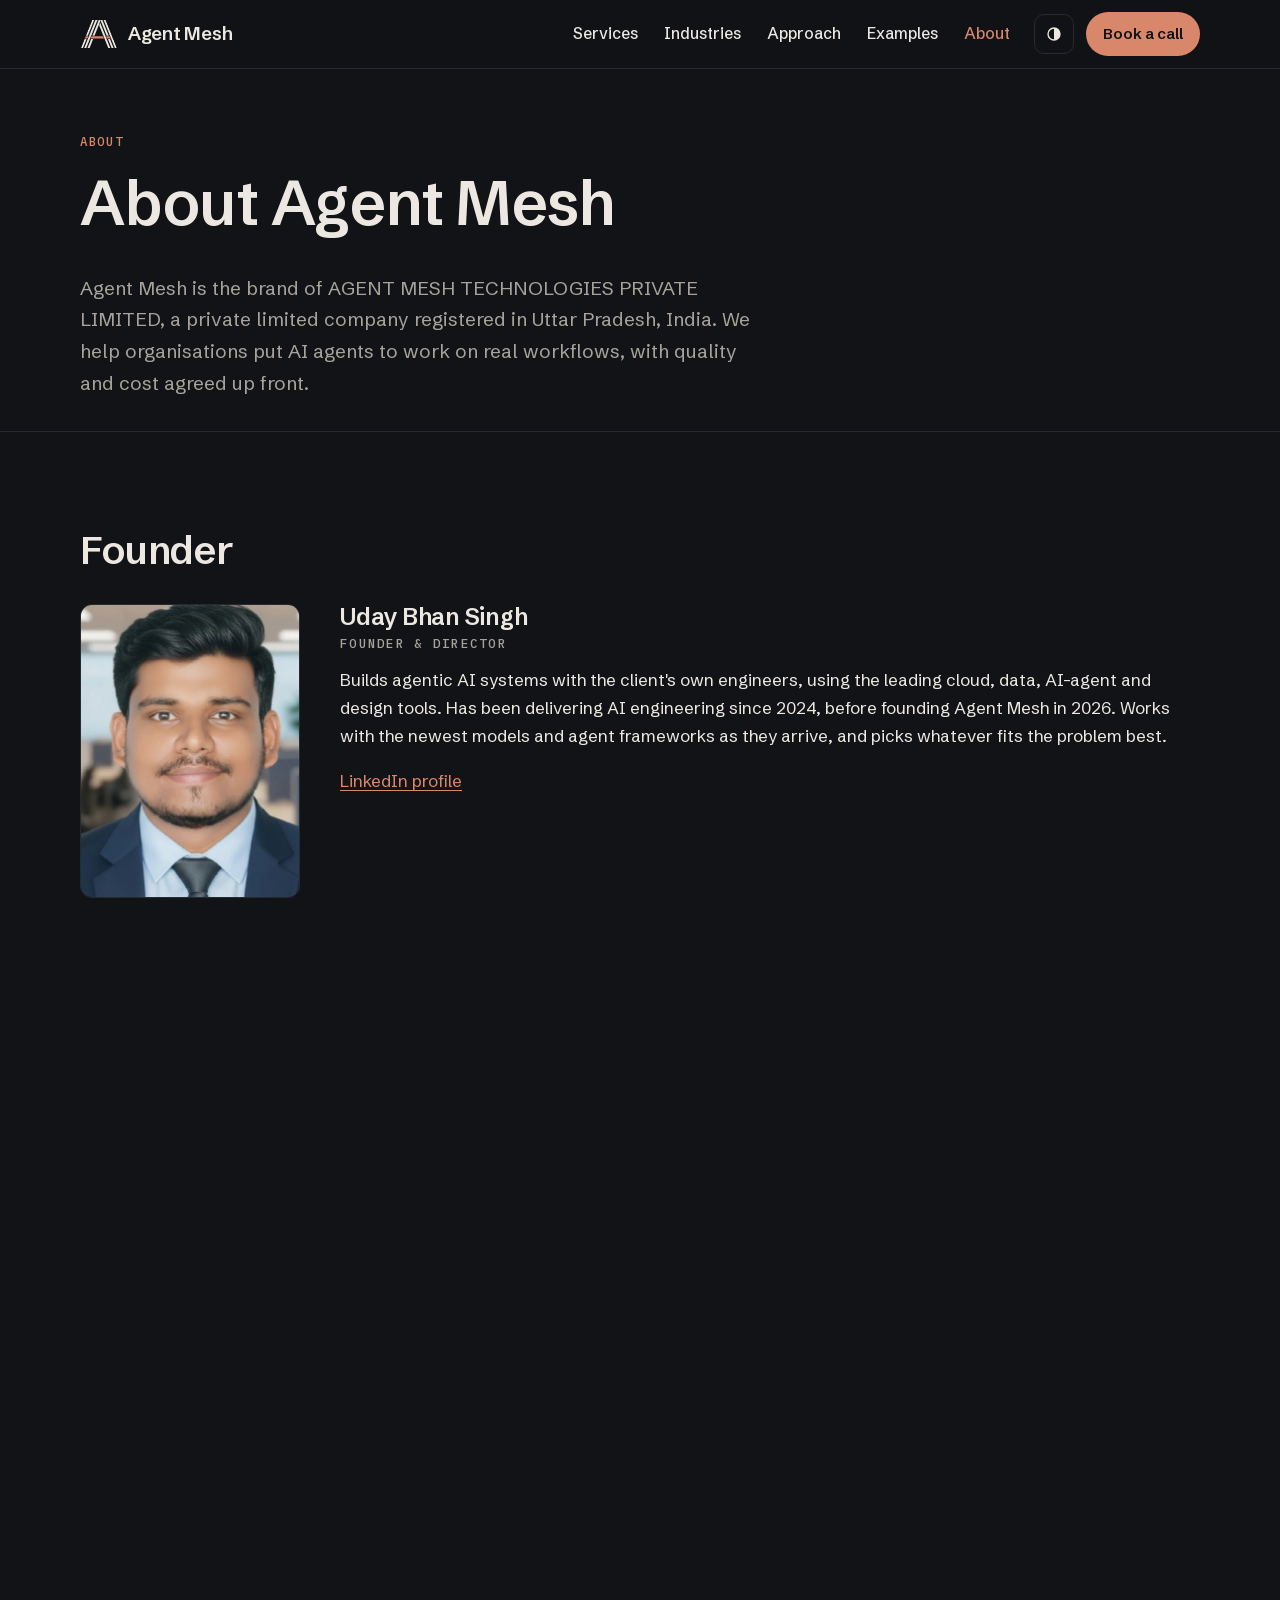
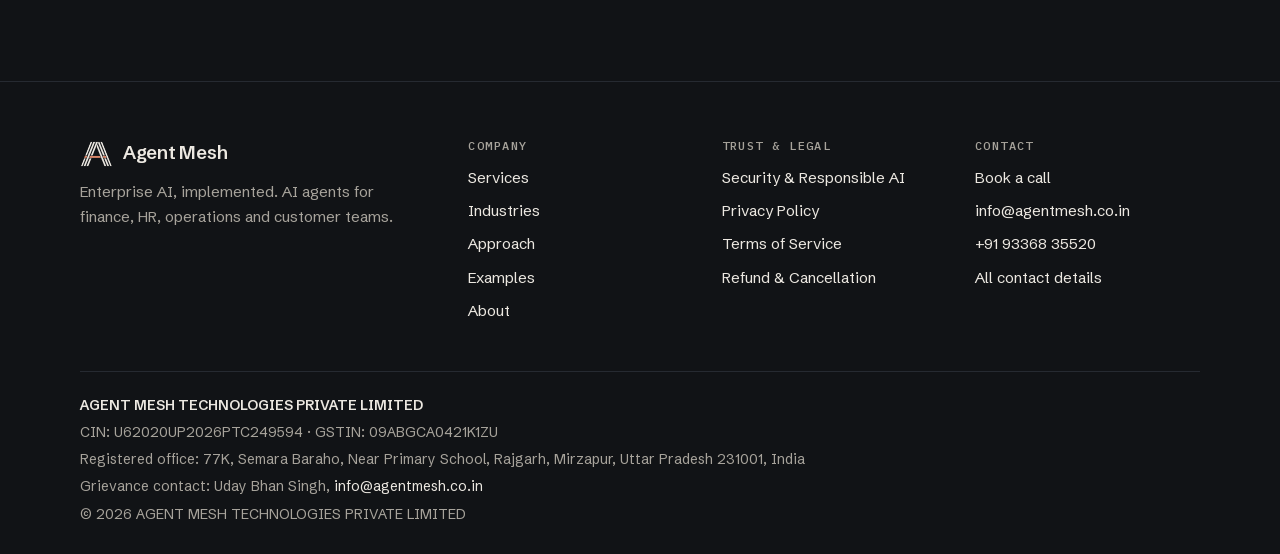
==== about/index.html @ 4c31fabe "Deploy 18fa742 2026-09-25T03:49Z" ====
<!doctype html>
<html lang="en-IN" data-theme="dark">
<head>
  <meta charset="utf-8">
  <meta name="viewport" content="width=device-width, initial-scale=1">
  <meta http-equiv="Content-Security-Policy" content="default-src 'self'; img-src 'self' data:; style-src 'self'; font-src 'self'; script-src 'self' 'sha256-iKB9+MoZyrtdY/hEkIeQxQBS/Gaf3f6PuzLPJSnBaiU='; base-uri 'self'; form-action 'none'; object-src 'none'">
  <script>(function(){var d=document.documentElement,t='dark';d.classList.add('js');try{var q=location.search.match(/[?&]theme=(light|dark)/);t=q?q[1]:(localStorage.getItem('am-theme')||'dark');}catch(e){}d.setAttribute('data-theme',t==='light'?'light':'dark');})();</script>
  <title>About · Agent Mesh</title>
  <meta name="description" content="About Agent Mesh, the brand of AGENT MESH TECHNOLOGIES PRIVATE LIMITED, Uttar Pradesh, India: who we are, the founder, and company details.">
  <link rel="canonical" href="https://agentmesh.co.in/about/">
  <meta name="theme-color" content="#111316">
  <link rel="icon" href="/assets/brand/favicon.svg" type="image/svg+xml">
  <link rel="icon" href="/assets/brand/favicon-32.png" sizes="32x32" type="image/png">
  <link rel="apple-touch-icon" href="/assets/brand/apple-touch-icon.png">
  <link rel="preload" href="/assets/fonts/schibsted-grotesk-400-700-latin.woff2" as="font" type="font/woff2" crossorigin>
  <link rel="stylesheet" href="/assets/fonts/fonts.css">
  <link rel="stylesheet" href="/assets/styles.css">
  <link rel="stylesheet" href="/assets/brand/hero.css">
  <script src="/assets/theme.js" defer></script>
  <meta property="og:type" content="website">
  <meta property="og:site_name" content="Agent Mesh">
  <meta property="og:locale" content="en_IN">
  <meta property="og:title" content="About · Agent Mesh">
  <meta property="og:description" content="About Agent Mesh, the brand of AGENT MESH TECHNOLOGIES PRIVATE LIMITED, Uttar Pradesh, India: who we are, the founder, and company details.">
  <meta property="og:url" content="https://agentmesh.co.in/about/">
  <meta property="og:image" content="https://agentmesh.co.in/assets/brand/og-image.png">
  <meta property="og:image:width" content="1200">
  <meta property="og:image:height" content="630">
  <meta name="twitter:card" content="summary_large_image">
  <script type="application/ld+json">{
  "@context": "https://schema.org",
  "@type": "Organization",
  "name": "Agent Mesh",
  "legalName": "AGENT MESH TECHNOLOGIES PRIVATE LIMITED",
  "url": "https://agentmesh.co.in",
  "logo": "https://agentmesh.co.in/assets/brand/logo-512.png",
  "email": "info@agentmesh.co.in",
  "founder": {
    "@type": "Person",
    "name": "Uday Bhan Singh",
    "jobTitle": "Founder & Director",
    "sameAs": [
      "https://www.linkedin.com/in/uday-bhan-singh-875560147/"
    ]
  },
  "telephone": "+91 93368 35520",
  "taxID": "09ABGCA0421K1ZU",
  "address": {
    "@type": "PostalAddress",
    "addressRegion": "Uttar Pradesh",
    "addressCountry": "IN",
    "streetAddress": "77K, Semara Baraho, Near Primary School, Rajgarh, Mirzapur, Uttar Pradesh 231001, India"
  }
}</script>
</head>
<body>
  <a class="skip-link" href="#main">Skip to content</a>
  <header class="site-header">
    <div class="container header-inner">
      <a class="brand" href="/" aria-label="Agent Mesh, home"><svg xmlns="http://www.w3.org/2000/svg" viewBox="3 22.6 114 90.4" aria-hidden="true" focusable="false" class="logo-mark"><defs><clipPath id="hm-clip"><path d="M6 110L39.76 25.6H80.24L114 110Z"/></clipPath><mask id="hm-m0" maskUnits="userSpaceOnUse" x="-20" y="-20" width="160" height="160"><rect x="-20" y="-20" width="160" height="160" fill="#fff"/><line x1="7.2" y1="114" x2="54.4" y2="-4" stroke-width="8.8" stroke="#000"/><line x1="17.2" y1="114" x2="64.4" y2="-4" stroke-width="8.8" stroke="#000"/><line x1="27.2" y1="114" x2="74.4" y2="-4" stroke-width="8.8" stroke="#000"/><line x1="16" y1="78" x2="104" y2="78" stroke-width="10" stroke="#000"/><line x1="28.06" y1="86.84" x2="35.14" y2="69.16" stroke-width="8.8" stroke="#000"/><line x1="81.94" y1="86.84" x2="74.86" y2="69.16" stroke-width="8.8" stroke="#000"/><line x1="101.94" y1="86.84" x2="94.86" y2="69.16" stroke-width="8.8" stroke="#000"/></mask><mask id="hm-m1" maskUnits="userSpaceOnUse" x="-20" y="-20" width="160" height="160"><rect x="-20" y="-20" width="160" height="160" fill="#fff"/><line x1="16" y1="78" x2="104" y2="78" stroke-width="10" stroke="#000"/><line x1="28.06" y1="86.84" x2="35.14" y2="69.16" stroke-width="8.8" stroke="#000"/><line x1="81.94" y1="86.84" x2="74.86" y2="69.16" stroke-width="8.8" stroke="#000"/><line x1="101.94" y1="86.84" x2="94.86" y2="69.16" stroke-width="8.8" stroke="#000"/></mask><mask id="hm-m2" maskUnits="userSpaceOnUse" x="-20" y="-20" width="160" height="160"><rect x="-20" y="-20" width="160" height="160" fill="#fff"/><line x1="16" y1="78" x2="104" y2="78" stroke-width="10" stroke="#000"/><line x1="28.06" y1="86.84" x2="35.14" y2="69.16" stroke-width="8.8" stroke="#000"/><line x1="81.94" y1="86.84" x2="74.86" y2="69.16" stroke-width="8.8" stroke="#000"/><line x1="101.94" y1="86.84" x2="94.86" y2="69.16" stroke-width="8.8" stroke="#000"/></mask><mask id="hm-m3" maskUnits="userSpaceOnUse" x="-20" y="-20" width="160" height="160"><rect x="-20" y="-20" width="160" height="160" fill="#fff"/><line x1="28.06" y1="86.84" x2="35.14" y2="69.16" stroke-width="8.8" stroke="#000"/><line x1="81.94" y1="86.84" x2="74.86" y2="69.16" stroke-width="8.8" stroke="#000"/><line x1="101.94" y1="86.84" x2="94.86" y2="69.16" stroke-width="8.8" stroke="#000"/></mask></defs><g clip-path="url(#hm-clip)"><g mask="url(#hm-m0)"><line x1="113.32" y1="115.3" x2="65.08" y2="-5.3" stroke-width="5.6" class="wa-ink"/><line x1="103.32" y1="115.3" x2="55.08" y2="-5.3" stroke-width="5.6" class="wa-ink"/><line x1="93.32" y1="115.3" x2="45.08" y2="-5.3" stroke-width="5.6" class="wa-ink"/></g><g mask="url(#hm-m1)"><line x1="6.68" y1="115.3" x2="54.92" y2="-5.3" stroke-width="5.6" class="wa-ink"/><line x1="16.68" y1="115.3" x2="64.92" y2="-5.3" stroke-width="5.6" class="wa-ink"/><line x1="26.68" y1="115.3" x2="74.92" y2="-5.3" stroke-width="5.6" class="wa-ink"/></g><g mask="url(#hm-m2)"></g><g mask="url(#hm-m3)"><line x1="14.6" y1="78" x2="105.4" y2="78" stroke-width="6.8" class="wa-acc"/></g><g><line x1="27.54" y1="88.14" x2="35.66" y2="67.86" stroke-width="5.6" class="wa-ink"/><line x1="82.46" y1="88.14" x2="74.34" y2="67.86" stroke-width="5.6" class="wa-ink"/><line x1="102.46" y1="88.14" x2="94.34" y2="67.86" stroke-width="5.6" class="wa-ink"/></g></g></svg><span>Agent Mesh</span></a>
      <nav class="nav-desktop" aria-label="Main">
        <ul>
          <li><a href="/services/">Services</a></li>
          <li><a href="/industries/">Industries</a></li>
          <li><a href="/approach/">Approach</a></li>
          <li><a href="/examples/">Examples</a></li>
          <li><a href="/about/" aria-current="page">About</a></li>
        </ul>
      </nav>
      <button class="theme-toggle" type="button" data-theme-toggle aria-pressed="false">
        <svg viewBox="0 0 24 24" aria-hidden="true" focusable="false"><circle cx="12" cy="12" r="8" fill="none" stroke="currentColor" stroke-width="1.8"/><path d="M12 4a8 8 0 0 1 0 16z" fill="currentColor"/></svg>
        <span class="sr-only">Light theme</span>
      </button>
      <a class="btn btn-primary btn-sm header-cta" href="https://calendar.app.google/BER3Jf25E2911B2P7">Book a call</a>
      <details class="nav-mobile">
        <summary>Menu</summary>
        <nav aria-label="Main, mobile">
          <ul>
            <li><a href="https://calendar.app.google/BER3Jf25E2911B2P7">Book a call</a></li>
            <li><a href="/services/">Services</a></li>
            <li><a href="/industries/">Industries</a></li>
            <li><a href="/approach/">Approach</a></li>
            <li><a href="/examples/">Examples</a></li>
            <li><a href="/about/" aria-current="page">About</a></li>
            <li><a href="/contact/">Contact</a></li>
          </ul>
        </nav>
      </details>
    </div>
  </header>

  <main id="main">
<section class="page-head">
  <div class="container">
    <p class="eyebrow">About</p>
    <h1>About Agent Mesh</h1>
    <p class="lead">Agent Mesh is the brand of AGENT MESH TECHNOLOGIES PRIVATE LIMITED, a private limited company registered in Uttar Pradesh, India. We help organisations put AI agents to work on real workflows, with quality and cost agreed up front.</p>
  </div>
</section>

<section class="section reveal" aria-labelledby="founder">
  <div class="container">
    <div class="section-head"><h2 id="founder">Founder</h2></div>
    <div class="founder">
      <div class="founder-photo"><img src="/assets/img/founder.jpg" alt="Uday Bhan Singh, Founder &amp; Director" width="440" height="587" loading="lazy" decoding="async"></div>
      <div>
        <h3>Uday Bhan Singh</h3>
        <p class="role">Founder &amp; Director</p>
        <p>Builds agentic AI systems with the client&#x27;s own engineers, using the leading cloud, data, AI-agent and design tools. Has been delivering AI engineering since 2024, before founding Agent Mesh in 2026. Works with the newest models and agent frameworks as they arrive, and picks whatever fits the problem best.</p>
        <p><a href="https://www.linkedin.com/in/uday-bhan-singh-875560147/">LinkedIn profile</a></p>
      </div>
    </div>
  </div>
</section>

<section class="section reveal" aria-labelledby="details">
  <div class="container prose">
    <h2 id="details">Company details</h2>
    <table class="details">
      <tbody>
        <tr><th scope="row">Legal name</th><td>AGENT MESH TECHNOLOGIES PRIVATE LIMITED</td></tr>
        <tr><th scope="row">Brand</th><td>Agent Mesh</td></tr>
        <tr><th scope="row">CIN</th><td>U62020UP2026PTC249594</td></tr>
        <tr><th scope="row">GSTIN</th><td>09ABGCA0421K1ZU</td></tr>
        <tr><th scope="row">Registered office</th><td>77K, Semara Baraho, Near Primary School, Rajgarh, Mirzapur, Uttar Pradesh 231001, India</td></tr>
        <tr><th scope="row">Email</th><td><a href="mailto:info@agentmesh.co.in">info@agentmesh.co.in</a></td></tr>
        <tr><th scope="row">Phone</th><td><a href="tel:+919336835520">+91 93368 35520</a></td></tr>
      </tbody>
    </table>
  </div>
</section>

  </main>

  <footer class="site-footer">
    <div class="container">
      <div class="footer-grid">
        <div class="footer-brand">
          <a class="brand" href="/"><svg xmlns="http://www.w3.org/2000/svg" viewBox="3 22.6 114 90.4" aria-hidden="true" focusable="false" class="logo-mark"><defs><clipPath id="fm-clip"><path d="M6 110L39.76 25.6H80.24L114 110Z"/></clipPath><mask id="fm-m0" maskUnits="userSpaceOnUse" x="-20" y="-20" width="160" height="160"><rect x="-20" y="-20" width="160" height="160" fill="#fff"/><line x1="7.2" y1="114" x2="54.4" y2="-4" stroke-width="8.8" stroke="#000"/><line x1="17.2" y1="114" x2="64.4" y2="-4" stroke-width="8.8" stroke="#000"/><line x1="27.2" y1="114" x2="74.4" y2="-4" stroke-width="8.8" stroke="#000"/><line x1="16" y1="78" x2="104" y2="78" stroke-width="10" stroke="#000"/><line x1="28.06" y1="86.84" x2="35.14" y2="69.16" stroke-width="8.8" stroke="#000"/><line x1="81.94" y1="86.84" x2="74.86" y2="69.16" stroke-width="8.8" stroke="#000"/><line x1="101.94" y1="86.84" x2="94.86" y2="69.16" stroke-width="8.8" stroke="#000"/></mask><mask id="fm-m1" maskUnits="userSpaceOnUse" x="-20" y="-20" width="160" height="160"><rect x="-20" y="-20" width="160" height="160" fill="#fff"/><line x1="16" y1="78" x2="104" y2="78" stroke-width="10" stroke="#000"/><line x1="28.06" y1="86.84" x2="35.14" y2="69.16" stroke-width="8.8" stroke="#000"/><line x1="81.94" y1="86.84" x2="74.86" y2="69.16" stroke-width="8.8" stroke="#000"/><line x1="101.94" y1="86.84" x2="94.86" y2="69.16" stroke-width="8.8" stroke="#000"/></mask><mask id="fm-m2" maskUnits="userSpaceOnUse" x="-20" y="-20" width="160" height="160"><rect x="-20" y="-20" width="160" height="160" fill="#fff"/><line x1="16" y1="78" x2="104" y2="78" stroke-width="10" stroke="#000"/><line x1="28.06" y1="86.84" x2="35.14" y2="69.16" stroke-width="8.8" stroke="#000"/><line x1="81.94" y1="86.84" x2="74.86" y2="69.16" stroke-width="8.8" stroke="#000"/><line x1="101.94" y1="86.84" x2="94.86" y2="69.16" stroke-width="8.8" stroke="#000"/></mask><mask id="fm-m3" maskUnits="userSpaceOnUse" x="-20" y="-20" width="160" height="160"><rect x="-20" y="-20" width="160" height="160" fill="#fff"/><line x1="28.06" y1="86.84" x2="35.14" y2="69.16" stroke-width="8.8" stroke="#000"/><line x1="81.94" y1="86.84" x2="74.86" y2="69.16" stroke-width="8.8" stroke="#000"/><line x1="101.94" y1="86.84" x2="94.86" y2="69.16" stroke-width="8.8" stroke="#000"/></mask></defs><g clip-path="url(#fm-clip)"><g mask="url(#fm-m0)"><line x1="113.32" y1="115.3" x2="65.08" y2="-5.3" stroke-width="5.6" class="wa-ink"/><line x1="103.32" y1="115.3" x2="55.08" y2="-5.3" stroke-width="5.6" class="wa-ink"/><line x1="93.32" y1="115.3" x2="45.08" y2="-5.3" stroke-width="5.6" class="wa-ink"/></g><g mask="url(#fm-m1)"><line x1="6.68" y1="115.3" x2="54.92" y2="-5.3" stroke-width="5.6" class="wa-ink"/><line x1="16.68" y1="115.3" x2="64.92" y2="-5.3" stroke-width="5.6" class="wa-ink"/><line x1="26.68" y1="115.3" x2="74.92" y2="-5.3" stroke-width="5.6" class="wa-ink"/></g><g mask="url(#fm-m2)"></g><g mask="url(#fm-m3)"><line x1="14.6" y1="78" x2="105.4" y2="78" stroke-width="6.8" class="wa-acc"/></g><g><line x1="27.54" y1="88.14" x2="35.66" y2="67.86" stroke-width="5.6" class="wa-ink"/><line x1="82.46" y1="88.14" x2="74.34" y2="67.86" stroke-width="5.6" class="wa-ink"/><line x1="102.46" y1="88.14" x2="94.34" y2="67.86" stroke-width="5.6" class="wa-ink"/></g></g></svg><span>Agent Mesh</span></a>
          <p>Enterprise AI, implemented. AI agents for finance, HR, operations and customer teams.</p>
        </div>
        <nav aria-label="Company">
          <h2>Company</h2>
          <ul>
            <li><a href="/services/">Services</a></li>
            <li><a href="/industries/">Industries</a></li>
            <li><a href="/approach/">Approach</a></li>
            <li><a href="/examples/">Examples</a></li>
            <li><a href="/about/">About</a></li>
          </ul>
        </nav>
        <nav aria-label="Trust and legal">
          <h2>Trust &amp; legal</h2>
          <ul>
            <li><a href="/security/">Security &amp; Responsible AI</a></li>
            <li><a href="/privacy/">Privacy Policy</a></li>
            <li><a href="/terms/">Terms of Service</a></li>
            <li><a href="/refund-policy/">Refund &amp; Cancellation</a></li>
          </ul>
        </nav>
        <div>
          <h2>Contact</h2>
          <ul>
            <li><a href="https://calendar.app.google/BER3Jf25E2911B2P7">Book a call</a></li>
            <li><a href="mailto:info@agentmesh.co.in">info@agentmesh.co.in</a></li>
            <li><a href="tel:+919336835520">+91 93368 35520</a></li>
            <li><a href="/contact/">All contact details</a></li>
          </ul>
        </div>
      </div>
      <div class="legal">
        <p><strong>AGENT MESH TECHNOLOGIES PRIVATE LIMITED</strong></p>
        <p>CIN: U62020UP2026PTC249594 · GSTIN: 09ABGCA0421K1ZU</p>
        <p>Registered office: 77K, Semara Baraho, Near Primary School, Rajgarh, Mirzapur, Uttar Pradesh 231001, India</p>
        <p>Grievance contact: Uday Bhan Singh, <a href="mailto:info@agentmesh.co.in">info@agentmesh.co.in</a></p>
        <p>&copy; 2026 AGENT MESH TECHNOLOGIES PRIVATE LIMITED</p>
      </div>
    </div>
  </footer>
</body>
</html>
---- assets/fonts/fonts.css ----
/* Self-hosted web fonts (SIL Open Font License 1.1, see OFL.txt). Generated by scripts/fetch_fonts.py. */
@font-face{font-family:'IBM Plex Mono';font-style:normal;font-weight:400;font-display:swap;src:url("./ibm-plex-mono-400-latin-ext.woff2") format("woff2");unicode-range:U+0100-02BA, U+02BD-02C5, U+02C7-02CC, U+02CE-02D7, U+02DD-02FF, U+0304, U+0308, U+0329, U+1D00-1DBF, U+1E00-1E9F, U+1EF2-1EFF, U+2020, U+20A0-20AB, U+20AD-20C0, U+2113, U+2C60-2C7F, U+A720-A7FF}
@font-face{font-family:'IBM Plex Mono';font-style:normal;font-weight:400;font-display:swap;src:url("./ibm-plex-mono-400-latin.woff2") format("woff2");unicode-range:U+0000-00FF, U+0131, U+0152-0153, U+02BB-02BC, U+02C6, U+02DA, U+02DC, U+0304, U+0308, U+0329, U+2000-206F, U+20AC, U+2122, U+2191, U+2193, U+2212, U+2215, U+FEFF, U+FFFD}
@font-face{font-family:'IBM Plex Mono';font-style:normal;font-weight:500;font-display:swap;src:url("./ibm-plex-mono-500-latin-ext.woff2") format("woff2");unicode-range:U+0100-02BA, U+02BD-02C5, U+02C7-02CC, U+02CE-02D7, U+02DD-02FF, U+0304, U+0308, U+0329, U+1D00-1DBF, U+1E00-1E9F, U+1EF2-1EFF, U+2020, U+20A0-20AB, U+20AD-20C0, U+2113, U+2C60-2C7F, U+A720-A7FF}
@font-face{font-family:'IBM Plex Mono';font-style:normal;font-weight:500;font-display:swap;src:url("./ibm-plex-mono-500-latin.woff2") format("woff2");unicode-range:U+0000-00FF, U+0131, U+0152-0153, U+02BB-02BC, U+02C6, U+02DA, U+02DC, U+0304, U+0308, U+0329, U+2000-206F, U+20AC, U+2122, U+2191, U+2193, U+2212, U+2215, U+FEFF, U+FFFD}
@font-face{font-family:'Schibsted Grotesk';font-style:normal;font-weight:400 700;font-display:swap;src:url("./schibsted-grotesk-400-700-latin-ext.woff2") format("woff2");unicode-range:U+0100-02BA, U+02BD-02C5, U+02C7-02CC, U+02CE-02D7, U+02DD-02FF, U+0304, U+0308, U+0329, U+1D00-1DBF, U+1E00-1E9F, U+1EF2-1EFF, U+2020, U+20A0-20AB, U+20AD-20C0, U+2113, U+2C60-2C7F, U+A720-A7FF}
@font-face{font-family:'Schibsted Grotesk';font-style:normal;font-weight:400 700;font-display:swap;src:url("./schibsted-grotesk-400-700-latin.woff2") format("woff2");unicode-range:U+0000-00FF, U+0131, U+0152-0153, U+02BB-02BC, U+02C6, U+02DA, U+02DC, U+0304, U+0308, U+0329, U+2000-206F, U+20AC, U+2122, U+2191, U+2193, U+2212, U+2215, U+FEFF, U+FFFD}
---- assets/styles.css ----
/* Agent Mesh website styles (v2, "Graphite").
   Dark is the default; [data-theme="light"] swaps the colour tokens.
   Hero mark layer colours are generated into /assets/brand/hero.css by scripts/make_brand.py. */

:root,
[data-theme="dark"] {
  --bg: #111316;
  --surface: #181B20;
  --line: #262A31;
  --text: #ECE8E1;
  --muted: #A7A39B;
  --accent: #D9876A;
  --on-accent: #111316;
  --logo-accent: #D9876A;
  --hero-face-hi: #F6F3EE;
  --hero-face-lo: #A09D97;
  --hero-side-hi: #4A4D54;
  --hero-side-lo: #1B1D21;
  --hero-bar-hi: #F5B59A;
  --hero-bar-lo: #B65C43;
  --hero-bar-side-hi: #9B563F;
  --hero-bar-side-lo: #4A2419;
  color-scheme: dark;
}

[data-theme="light"] {
  --bg: #F5F1EA;
  --surface: #FFFDF9;
  --line: #DDD5C8;
  --text: #14161A;
  --muted: #5B5750;
  --accent: #A0472F;
  --on-accent: #FFFFFF;
  --logo-accent: #B4553A;
  --hero-face-hi: #4A4D54;
  --hero-face-lo: #111316;
  --hero-side-hi: #B9B3A8;
  --hero-side-lo: #8E887E;
  --hero-bar-hi: #C8664A;
  --hero-bar-lo: #93401F;
  --hero-bar-side-hi: #D9A38F;
  --hero-bar-side-lo: #B07A66;
  color-scheme: light;
}

/* The contrast band uses the complete opposite token set. */
[data-theme="dark"] .band {
  --bg: #F5F1EA; --surface: #FFFDF9; --line: #DDD5C8; --text: #14161A; --muted: #5B5750;
  --accent: #A0472F; --on-accent: #FFFFFF; --logo-accent: #B4553A; color-scheme: light;
}
[data-theme="light"] .band {
  --bg: #111316; --surface: #181B20; --line: #262A31; --text: #ECE8E1; --muted: #A7A39B;
  --accent: #D9876A; --on-accent: #111316; --logo-accent: #D9876A; color-scheme: dark;
}

:root {
  --radius: 12px;
  --container: 1160px;
  --font: "Schibsted Grotesk", system-ui, -apple-system, "Segoe UI", Roboto, Arial, sans-serif;
  --mono: "IBM Plex Mono", ui-monospace, SFMono-Regular, Menlo, Consolas, monospace;
}

/* ---------- Base ---------- */
*, *::before, *::after { box-sizing: border-box; }
html { -webkit-text-size-adjust: 100%; scroll-padding-top: 84px; }
body { margin: 0; background: var(--bg); color: var(--text); font: 400 1.0625rem/1.65 var(--font); }
img, svg { max-width: 100%; }
img { height: auto; display: block; }
a { color: var(--accent); text-underline-offset: 3px; text-decoration-thickness: 1px; }
a:hover { text-decoration-thickness: 2px; }
:focus-visible { outline: 2px solid var(--accent); outline-offset: 2px; border-radius: 4px; }
h1, h2, h3 { font-weight: 600; line-height: 1.12; letter-spacing: -0.02em; margin: 0 0 0.55em; }
h1 { font-size: clamp(2.2rem, 4.4vw + 0.6rem, 3.9rem); }
h2 { font-size: clamp(1.65rem, 2.2vw + 0.7rem, 2.5rem); }
h3 { font-size: 1.2rem; letter-spacing: -0.01em; }
p { margin: 0 0 1em; }
ul, ol { margin: 0 0 1em; }
.sr-only { position: absolute; width: 1px; height: 1px; padding: 0; margin: -1px; overflow: hidden;
  clip: rect(0, 0, 0, 0); white-space: nowrap; border: 0; }
.container { width: 100%; max-width: var(--container); margin: 0 auto; padding: 0 20px; }
.eyebrow { font: 500 0.78rem/1.4 var(--mono); letter-spacing: 0.14em; text-transform: uppercase;
  color: var(--accent); margin: 0 0 18px; }
.lead { font-size: 1.2rem; color: var(--muted); max-width: 36em; }
.muted { color: var(--muted); }
.num { font: 500 0.8rem/1.9 var(--mono); color: var(--accent); letter-spacing: 0.06em; }
.fineprint { font-size: 0.9rem; color: var(--muted); margin: 12px 0 0; }
.more { font-weight: 600; text-decoration: none; }
.more::after { content: " \2192"; }
.skip-link { position: absolute; left: 16px; top: -60px; z-index: 20; background: var(--accent);
  color: var(--on-accent); padding: 10px 16px; border-radius: 8px; font-weight: 600; text-decoration: none; }
.skip-link:focus { top: 12px; }
mark.todo { background: #fff4c2; color: #5c4400; border: 1px dashed #c99a00; border-radius: 6px;
  padding: 0 0.3em; font-weight: 500; -webkit-box-decoration-break: clone; box-decoration-break: clone; }

/* ---------- Header ---------- */
.site-header { position: sticky; top: 0; z-index: 10; border-bottom: 1px solid var(--line);
  background: var(--bg);
  background: color-mix(in srgb, var(--bg) 88%, transparent);
  -webkit-backdrop-filter: blur(12px); backdrop-filter: blur(12px); }
.header-inner { display: flex; align-items: center; gap: 12px; min-height: 68px; }
.brand { display: inline-flex; align-items: center; gap: 10px; color: var(--text); text-decoration: none;
  font-weight: 600; font-size: 1.16rem; letter-spacing: -0.012em; white-space: nowrap; margin-right: auto; }
.logo-mark { height: 30px; width: auto; flex: none; }
.wa-ink { stroke: var(--text); }
.wa-acc { stroke: var(--logo-accent); }
.nav-desktop { display: none; }
.nav-desktop ul, .nav-mobile ul { list-style: none; margin: 0; padding: 0; }
.nav-desktop ul { display: flex; gap: 2px; }
.nav-desktop a, .nav-mobile a { display: block; padding: 8px 12px; border-radius: 8px; color: var(--text);
  text-decoration: none; font-weight: 500; font-size: 0.98rem; }
.nav-desktop a:hover, .nav-mobile a:hover { background: var(--surface); }
.nav-desktop a[aria-current="page"], .nav-mobile a[aria-current="page"] { color: var(--accent); }
.theme-toggle { display: none; align-items: center; justify-content: center; width: 40px; height: 40px;
  border-radius: 10px; border: 1px solid var(--line); background: transparent; color: var(--text); cursor: pointer; }
.theme-ready .theme-toggle { display: inline-flex; }
.theme-toggle svg { width: 18px; height: 18px; }
.btn.header-cta { display: none; }
.nav-mobile { position: relative; }
.nav-mobile summary { list-style: none; cursor: pointer; padding: 8px 14px; border: 1px solid var(--line);
  border-radius: 10px; font-weight: 500; font-size: 0.95rem; }
.nav-mobile summary::-webkit-details-marker { display: none; }
.nav-mobile nav { position: absolute; right: 0; top: calc(100% + 8px); min-width: 220px; padding: 8px;
  background: var(--surface); border: 1px solid var(--line); border-radius: 12px;
  box-shadow: 0 18px 40px rgba(0, 0, 0, 0.35); }
@media (min-width: 960px) {
  .nav-desktop { display: block; }
  .nav-mobile { display: none; }
  .btn.header-cta { display: inline-flex; }
}
@media (max-width: 380px) {
  .container { padding: 0 16px; }
  .header-inner { gap: 8px; }
  .brand { font-size: 1.02rem; gap: 8px; }
  .logo-mark { height: 26px; }
}

/* ---------- Buttons ---------- */
.btn { display: inline-flex; align-items: center; justify-content: center; gap: 8px; min-height: 46px;
  padding: 10px 20px; border-radius: 999px; font-weight: 600; font-size: 1rem; text-decoration: none;
  border: 1px solid transparent; white-space: nowrap; }
.btn-primary { background: var(--accent); color: var(--on-accent); }
.btn-primary:hover { filter: brightness(1.06); }
.btn-ghost { border-color: var(--line); color: var(--text); }
.btn-ghost:hover { border-color: var(--accent); }
.btn-sm { min-height: 40px; padding: 8px 16px; font-size: 0.95rem; }
.actions { display: flex; flex-wrap: wrap; gap: 12px; margin-top: 28px; }

/* ---------- Hero ---------- */
.hero { padding: 48px 0 40px; overflow: hidden; }
.hero-grid { display: grid; gap: 24px; align-items: center; }
.hero h1 { max-width: 13em; }
.hero-art { display: flex; justify-content: center; }
.hero-mark { width: min(420px, 78vw); height: auto;
  transform: perspective(900px) rotateX(14deg) rotateY(-24deg);
  filter: drop-shadow(0 30px 30px rgba(0, 0, 0, 0.45)); }
[data-theme="light"] .hero-mark { filter: drop-shadow(0 26px 26px rgba(20, 22, 26, 0.18)); }
@media (min-width: 960px) {
  .hero { padding: 96px 0 72px; }
  .hero-grid { grid-template-columns: 1.25fr 1fr; gap: 48px; }
}

/* ---------- Sections ---------- */
.section { padding: 64px 0; border-top: 1px solid var(--line); }
.band { background: var(--bg); color: var(--text); border-top: 0; }
.section-head { display: flex; flex-wrap: wrap; align-items: end; justify-content: space-between;
  gap: 12px 24px; margin-bottom: 32px; }
.section-head h2 { margin: 0; max-width: 18em; }
.section-head p { margin: 0; color: var(--muted); max-width: 32em; }
@media (min-width: 960px) { .section { padding: 96px 0; } }

/* Promise strip */
.promises { list-style: none; margin: 0; padding: 0; display: grid; border: 1px solid var(--line);
  border-radius: var(--radius); background: var(--surface); }
.promises li { display: flex; gap: 14px; padding: 18px 20px; border-top: 1px solid var(--line); }
.promises li:first-child { border-top: 0; }
@media (min-width: 760px) {
  .promises { grid-template-columns: repeat(2, 1fr); }
  .promises li:nth-child(2) { border-top: 0; }
  .promises li:nth-child(even) { border-left: 1px solid var(--line); }
}
@media (min-width: 1100px) {
  .promises { grid-template-columns: repeat(4, 1fr); }
  .promises li { border-top: 0; }
  .promises li + li { border-left: 1px solid var(--line); }
}

/* Cards */
.cards { display: grid; gap: 16px; }
.card { background: var(--surface); border: 1px solid var(--line); border-radius: var(--radius); padding: 24px; }
.card h2, .card h3 { margin: 10px 0 10px; font-size: 1.2rem; }
.card p { color: var(--muted); margin: 0; }
.card p + p, .card ul { margin-top: 10px; }
.card ul { color: var(--muted); padding-left: 1.2em; }
.card .label { margin-top: 16px; }
.card .h3 { margin: 0 0 8px; font-size: 1.05rem; }
@media (min-width: 700px) { .cards { grid-template-columns: repeat(2, 1fr); } }
@media (min-width: 1040px) { .cards.three { grid-template-columns: repeat(3, 1fr); } }

/* Industries */
.label { display: block; font: 500 0.72rem/1.5 var(--mono); letter-spacing: 0.1em; text-transform: uppercase;
  color: var(--muted); }
.industries { list-style: none; margin: 0; padding: 0; display: grid; border-top: 1px solid var(--line); }
.industries li { padding: 18px 0; border-bottom: 1px solid var(--line); display: grid;
  grid-template-columns: 44px 1fr; gap: 4px 12px; align-content: start; }
.industries h3 { margin: 0; font-size: 1.08rem; }
.industries p { grid-column: 2; margin: 0; color: var(--muted); font-size: 0.98rem; }
@media (min-width: 900px) { .industries { grid-template-columns: repeat(2, 1fr); column-gap: 40px; } }
.industries .h3 { margin: 0; font-size: 1.08rem; letter-spacing: -0.01em; }

/* Steps (The Weave) */
.steps { list-style: none; margin: 0; padding: 0; display: grid; gap: 16px; }
.step { position: relative; padding: 24px; background: var(--surface); border: 1px solid var(--line);
  border-radius: var(--radius); }
.step h3 { margin: 8px 0; }
.step p { color: var(--muted); margin: 0 0 12px; }
.step .get { color: var(--text); margin: 0; font-size: 0.97rem; }
.step .get .label { color: var(--accent); margin-bottom: 4px; }
@media (min-width: 1000px) {
  .steps { grid-template-columns: repeat(4, 1fr); }
  .step:not(:last-child)::after { content: ""; position: absolute; top: 38px; right: -17px; width: 18px;
    height: 2px; background: var(--accent); }
}

/* Examples */
.example-top { display: flex; align-items: center; justify-content: space-between; gap: 12px; }
.tag { display: inline-block; font: 500 0.7rem/1 var(--mono); letter-spacing: 0.14em; text-transform: uppercase;
  color: var(--accent); border: 1px solid var(--accent); border-radius: 999px; padding: 6px 10px; }
.area { font: 500 0.75rem var(--mono); color: var(--muted); letter-spacing: 0.06em; }
.example dl { margin: 12px 0 0; }
.example dt { font: 500 0.72rem var(--mono); letter-spacing: 0.1em; text-transform: uppercase;
  color: var(--muted); margin-top: 12px; }
.example dd { margin: 4px 0 0; }
.note { border-left: 3px solid var(--accent); padding: 10px 16px; color: var(--muted); background: var(--surface);
  border-radius: 0 8px 8px 0; margin: 0 0 28px; }

/* Founder */
.founder { display: grid; gap: 24px; align-items: start; }
.founder-photo { width: 220px; aspect-ratio: 3 / 4; border-radius: var(--radius); overflow: hidden;
  background: var(--surface); border: 1px solid var(--line); display: flex; align-items: center;
  justify-content: center; text-align: center; padding: 12px; }
.founder-photo:has(img) { padding: 0; }
.founder-photo img { width: 100%; height: 100%; object-fit: cover; }
.founder h3 { font-size: 1.5rem; margin-bottom: 4px; }
.role { font: 500 0.8rem var(--mono); letter-spacing: 0.1em; text-transform: uppercase; color: var(--muted);
  margin: 0 0 14px; }
@media (min-width: 760px) { .founder { grid-template-columns: 220px 1fr; gap: 40px; } }

/* Closing call to action */
.cta { padding: 72px 0; border-top: 1px solid var(--line); }
.cta-box { border: 1px solid var(--line); border-radius: 18px; padding: 36px 28px; background: var(--surface);
  display: grid; gap: 20px; align-items: center; }
.cta-box h2 { margin: 0; max-width: 20em; }
.cta-box p { margin: 6px 0 0; color: var(--muted); }
@media (min-width: 900px) { .cta-box { grid-template-columns: 1fr auto; padding: 48px; } }

/* ---------- Inner pages ---------- */
.page-head { padding: 64px 0 32px; }
.page-head .lead { margin-bottom: 0; }
.prose { max-width: 760px; }
.prose h2 { font-size: 1.45rem; margin-top: 2em; }
.prose h3 { margin-top: 1.4em; }
.prose ul, .prose ol { padding-left: 1.3em; }
.prose li { margin-bottom: 0.45em; }
.draft-note { border: 1px dashed var(--accent); border-radius: 10px; padding: 12px 16px; margin: 0 0 28px;
  background: var(--surface); }
.updated { color: var(--muted); font-size: 0.95rem; }
.details { width: 100%; border-collapse: collapse; margin: 8px 0 24px; }
.details th, .details td { text-align: left; vertical-align: top; padding: 11px 0; border-bottom: 1px solid var(--line); }
.details th { width: 38%; color: var(--muted); font-weight: 500; padding-right: 16px; }
.faq details { border-bottom: 1px solid var(--line); padding: 16px 0; }
.faq summary { cursor: pointer; font-weight: 600; font-size: 1.08rem; }
.faq details p { color: var(--muted); margin: 10px 0 0; }
.contact-grid { display: grid; gap: 16px; margin-bottom: 36px; }
.contact-grid a { overflow-wrap: break-word; }
@media (min-width: 800px) { .contact-grid { grid-template-columns: repeat(3, 1fr); } }
.not-found { padding: 110px 0; text-align: center; }
.not-found .actions { justify-content: center; }

/* ---------- Footer ---------- */
.site-footer { border-top: 1px solid var(--line); padding: 56px 0 28px; font-size: 0.95rem; }
.footer-grid { display: grid; gap: 28px; grid-template-columns: 1fr 1fr; }
.footer-brand { grid-column: 1 / -1; }
.footer-brand .brand { margin: 0 0 10px; }
.footer-brand p { color: var(--muted); margin: 0; }
.site-footer .logo-mark { height: 26px; }
.site-footer h2 { font: 500 0.75rem var(--mono); letter-spacing: 0.12em; text-transform: uppercase;
  color: var(--muted); margin: 0 0 12px; }
.site-footer ul { list-style: none; margin: 0; padding: 0; }
.site-footer li { margin-bottom: 8px; overflow-wrap: break-word; }
.site-footer a { color: var(--text); text-decoration: none; }
.site-footer a:hover { text-decoration: underline; }
.legal { margin-top: 40px; padding-top: 22px; border-top: 1px solid var(--line); color: var(--muted);
  font-size: 0.88rem; display: grid; gap: 4px; }
.legal p { margin: 0; }
.legal strong { color: var(--text); font-weight: 600; }
.legal a { color: var(--text); }
@media (min-width: 900px) {
  .footer-grid { grid-template-columns: 1.6fr 1fr 1fr 1fr; }
  .footer-brand { grid-column: auto; padding-right: 24px; }
}

/* ---------- Reveal on scroll (only once theme.js has run; never the header or hero) ---------- */
.reveal-ready .reveal { opacity: 0; transform: translateY(12px); transition: opacity 0.25s ease, transform 0.25s ease; }
.reveal-ready .reveal.is-in { opacity: 1; transform: none; }
@media (prefers-reduced-motion: reduce) {
  .reveal-ready .reveal { opacity: 1; transform: none; transition: none; }
}

@media print {
  .reveal-ready .reveal { opacity: 1; transform: none; }
  .site-header { position: static; }
}
---- assets/brand/hero.css ----
/* Generated by scripts/make_brand.py: do not edit by hand. */
.hero-mark .hf-hi{stop-color:var(--hero-face-hi)}
.hero-mark .hf-lo{stop-color:var(--hero-face-lo)}
.hero-mark .hbar-hi{stop-color:var(--hero-bar-hi)}
.hero-mark .hbar-lo{stop-color:var(--hero-bar-lo)}
.hero-mark .hx-1{stroke:color-mix(in srgb,var(--hero-side-hi) 100%,var(--hero-side-lo))}
.hero-mark .hb-1{stroke:color-mix(in srgb,var(--hero-bar-side-hi) 100%,var(--hero-bar-side-lo))}
.hero-mark .hx-2{stroke:color-mix(in srgb,var(--hero-side-hi) 92%,var(--hero-side-lo))}
.hero-mark .hb-2{stroke:color-mix(in srgb,var(--hero-bar-side-hi) 92%,var(--hero-bar-side-lo))}
.hero-mark .hx-3{stroke:color-mix(in srgb,var(--hero-side-hi) 85%,var(--hero-side-lo))}
.hero-mark .hb-3{stroke:color-mix(in srgb,var(--hero-bar-side-hi) 85%,var(--hero-bar-side-lo))}
.hero-mark .hx-4{stroke:color-mix(in srgb,var(--hero-side-hi) 77%,var(--hero-side-lo))}
.hero-mark .hb-4{stroke:color-mix(in srgb,var(--hero-bar-side-hi) 77%,var(--hero-bar-side-lo))}
.hero-mark .hx-5{stroke:color-mix(in srgb,var(--hero-side-hi) 69%,var(--hero-side-lo))}
.hero-mark .hb-5{stroke:color-mix(in srgb,var(--hero-bar-side-hi) 69%,var(--hero-bar-side-lo))}
.hero-mark .hx-6{stroke:color-mix(in srgb,var(--hero-side-hi) 62%,var(--hero-side-lo))}
.hero-mark .hb-6{stroke:color-mix(in srgb,var(--hero-bar-side-hi) 62%,var(--hero-bar-side-lo))}
.hero-mark .hx-7{stroke:color-mix(in srgb,var(--hero-side-hi) 54%,var(--hero-side-lo))}
.hero-mark .hb-7{stroke:color-mix(in srgb,var(--hero-bar-side-hi) 54%,var(--hero-bar-side-lo))}
.hero-mark .hx-8{stroke:color-mix(in srgb,var(--hero-side-hi) 46%,var(--hero-side-lo))}
.hero-mark .hb-8{stroke:color-mix(in srgb,var(--hero-bar-side-hi) 46%,var(--hero-bar-side-lo))}
.hero-mark .hx-9{stroke:color-mix(in srgb,var(--hero-side-hi) 38%,var(--hero-side-lo))}
.hero-mark .hb-9{stroke:color-mix(in srgb,var(--hero-bar-side-hi) 38%,var(--hero-bar-side-lo))}
.hero-mark .hx-10{stroke:color-mix(in srgb,var(--hero-side-hi) 31%,var(--hero-side-lo))}
.hero-mark .hb-10{stroke:color-mix(in srgb,var(--hero-bar-side-hi) 31%,var(--hero-bar-side-lo))}
.hero-mark .hx-11{stroke:color-mix(in srgb,var(--hero-side-hi) 23%,var(--hero-side-lo))}
.hero-mark .hb-11{stroke:color-mix(in srgb,var(--hero-bar-side-hi) 23%,var(--hero-bar-side-lo))}
.hero-mark .hx-12{stroke:color-mix(in srgb,var(--hero-side-hi) 15%,var(--hero-side-lo))}
.hero-mark .hb-12{stroke:color-mix(in srgb,var(--hero-bar-side-hi) 15%,var(--hero-bar-side-lo))}
.hero-mark .hx-13{stroke:color-mix(in srgb,var(--hero-side-hi) 8%,var(--hero-side-lo))}
.hero-mark .hb-13{stroke:color-mix(in srgb,var(--hero-bar-side-hi) 8%,var(--hero-bar-side-lo))}
.hero-mark .hx-14{stroke:color-mix(in srgb,var(--hero-side-hi) 0%,var(--hero-side-lo))}
.hero-mark .hb-14{stroke:color-mix(in srgb,var(--hero-bar-side-hi) 0%,var(--hero-bar-side-lo))}
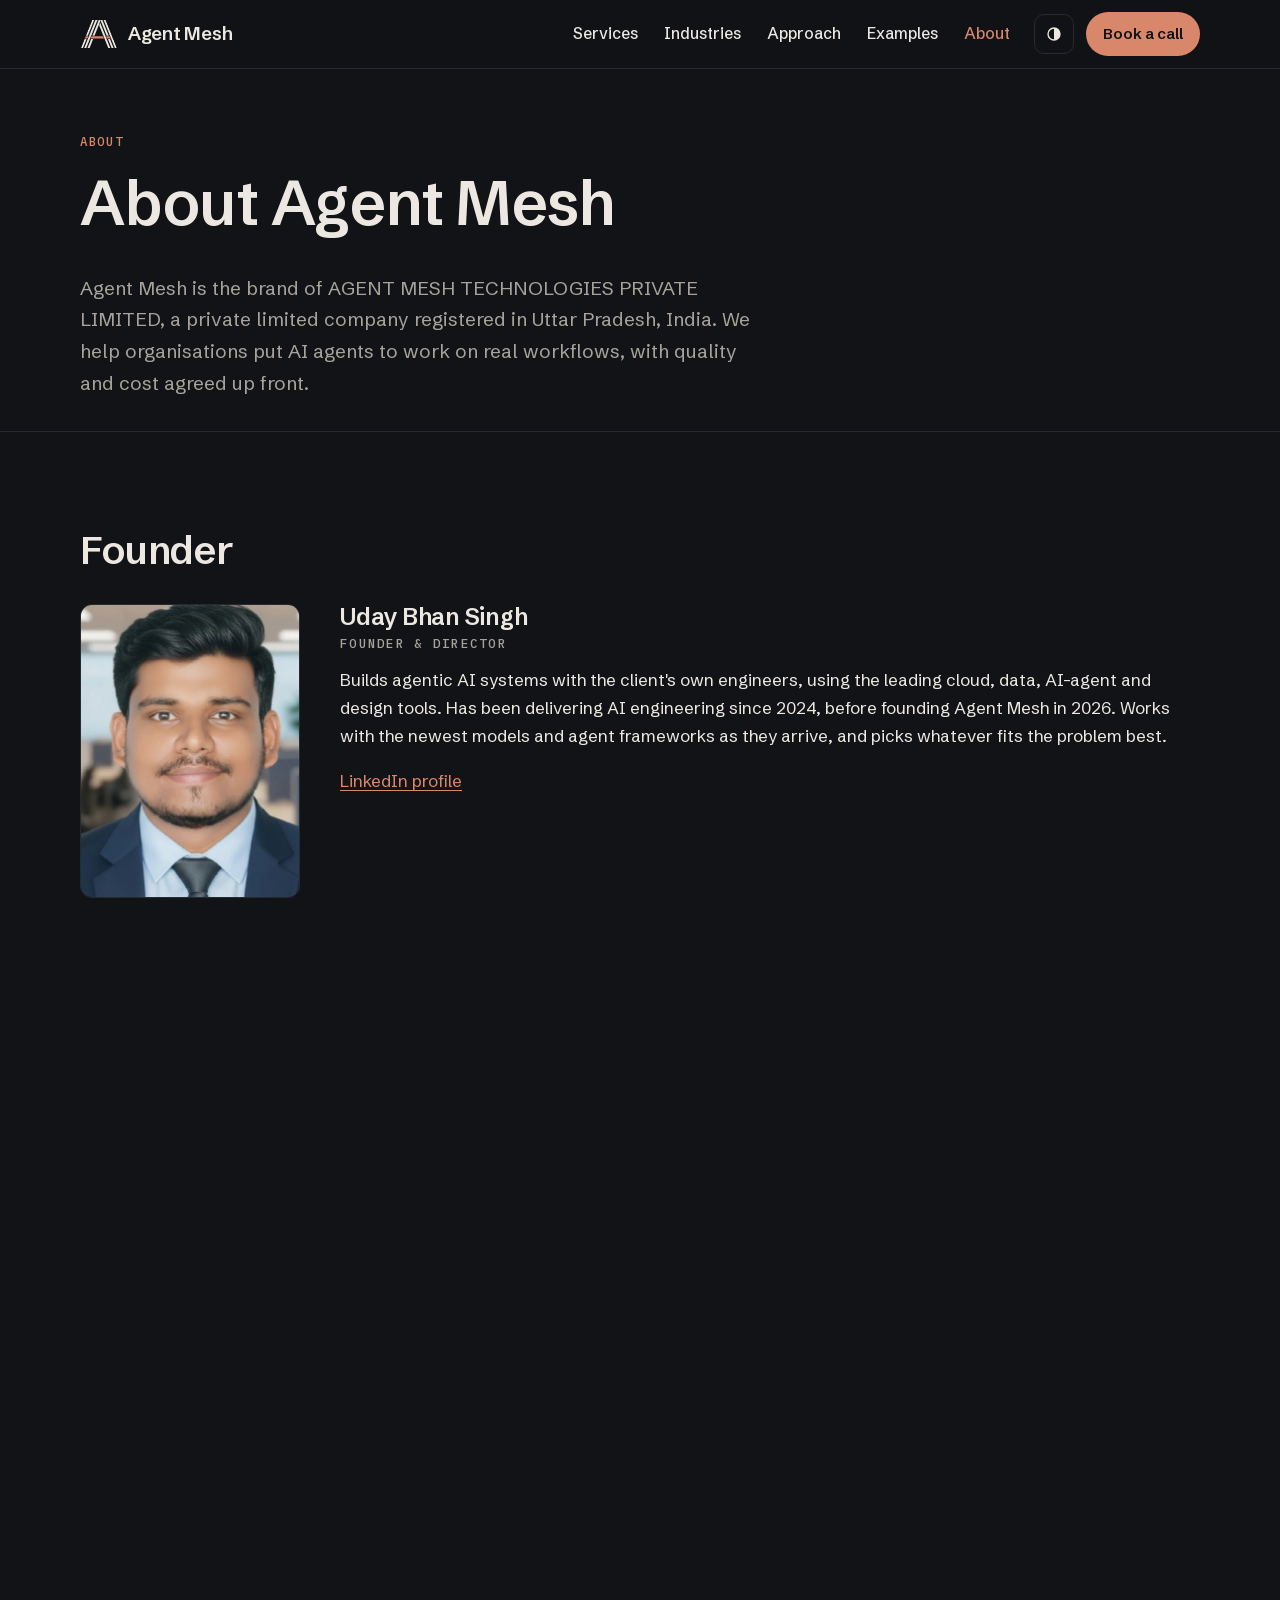
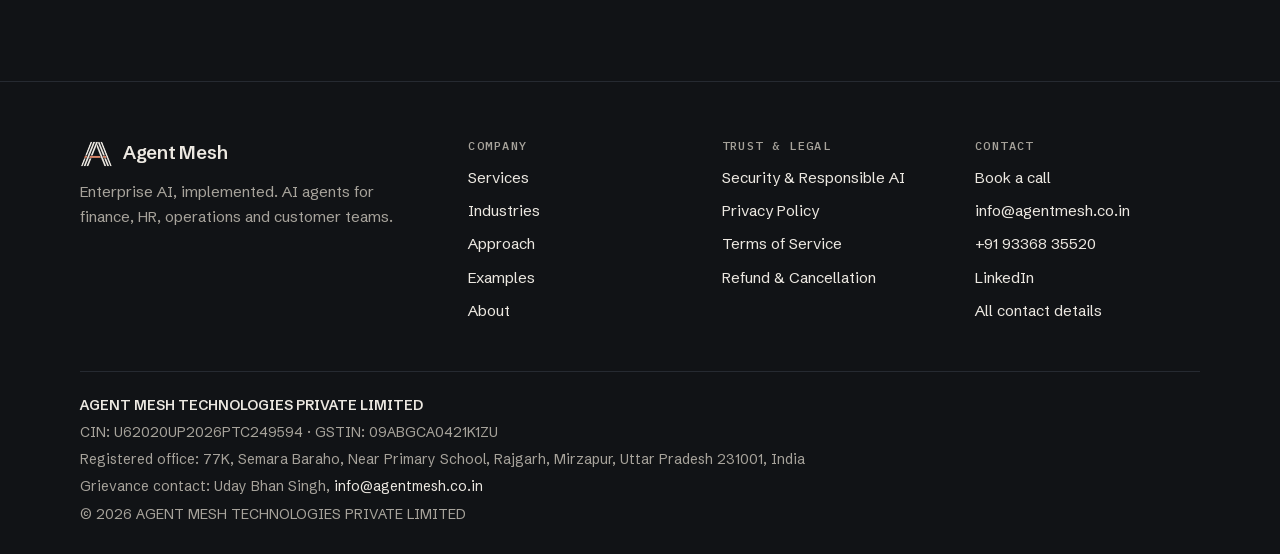
==== commit c1577e4f: "Deploy 37ff444 2026-09-25T08:35Z" ====
--- a/about/index.html
+++ b/about/index.html
@@ -45,11 +45,23 @@
   },
   "telephone": "+91 93368 35520",
   "taxID": "09ABGCA0421K1ZU",
+  "identifier": {
+    "@type": "PropertyValue",
+    "propertyID": "CIN",
+    "value": "U62020UP2026PTC249594"
+  },
+  "foundingDate": "2026-07-01",
+  "sameAs": [
+    "https://www.linkedin.com/company/agent-mesh-technologies/",
+    "https://github.com/agentmeshtech"
+  ],
   "address": {
     "@type": "PostalAddress",
     "addressRegion": "Uttar Pradesh",
     "addressCountry": "IN",
-    "streetAddress": "77K, Semara Baraho, Near Primary School, Rajgarh, Mirzapur, Uttar Pradesh 231001, India"
+    "streetAddress": "77K, Semara Baraho, Near Primary School, Rajgarh",
+    "addressLocality": "Mirzapur",
+    "postalCode": "231001"
   }
 }</script>
 </head>
@@ -164,6 +176,7 @@
             <li><a href="https://calendar.app.google/BER3Jf25E2911B2P7">Book a call</a></li>
             <li><a href="mailto:info@agentmesh.co.in">info@agentmesh.co.in</a></li>
             <li><a href="tel:+919336835520">+91 93368 35520</a></li>
+            <li><a href="https://www.linkedin.com/company/agent-mesh-technologies/">LinkedIn</a></li>
             <li><a href="/contact/">All contact details</a></li>
           </ul>
         </div>
